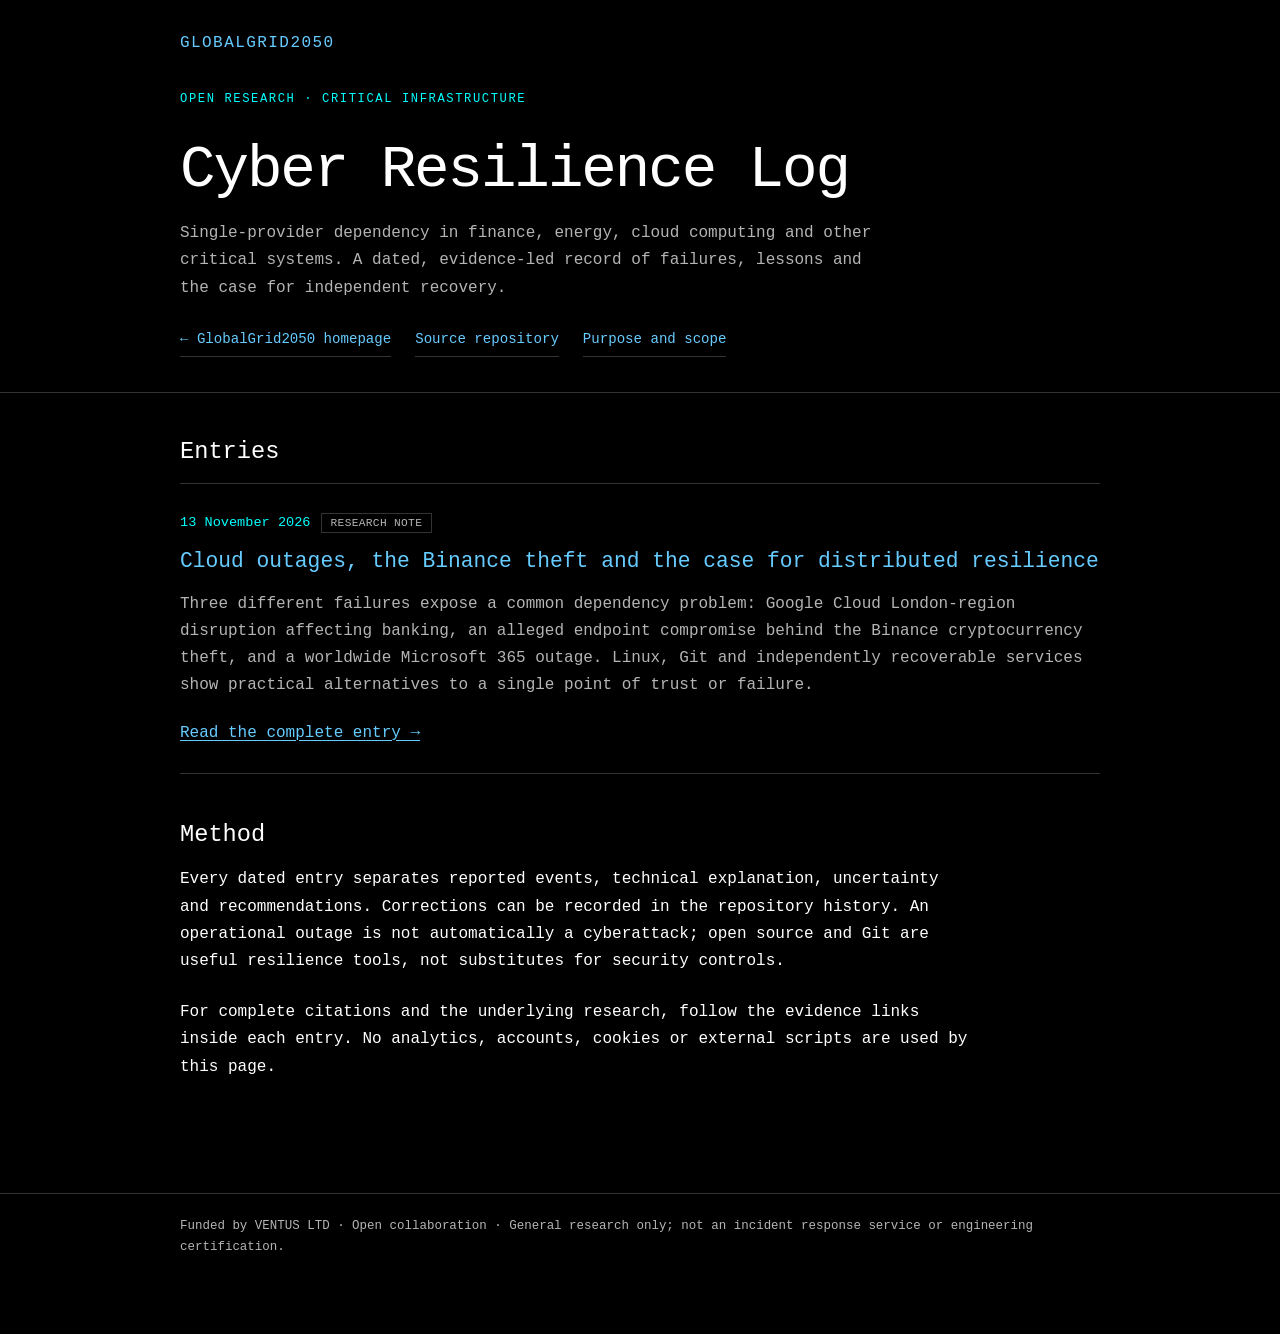
==== index.html @ 51e10d52 "Add standalone, dated Cyber Resilience Log with first evidence-led entry" ====
<!doctype html>
<html lang="en"><head><meta charset="utf-8"><meta name="viewport" content="width=device-width, initial-scale=1">
<meta name="description" content="GlobalGrid2050 Cyber Resilience Log: a dated public record of cloud failures, concentration risk and independent recovery.">
<title>Cyber Resilience Log | GlobalGrid2050</title>
<link rel="stylesheet" href="./assets/log.css"></head><body>
<header class="masthead"><div class="wrap">
<a class="brand" href="https://globalgrid2050.com/">GLOBALGRID2050</a>
<p class="eyebrow" style="margin-top:32px">Open research · Critical infrastructure</p>
<h1>Cyber Resilience Log</h1>
<p>Single-provider dependency in finance, energy, cloud computing and other critical systems. A dated, evidence-led record of failures, lessons and the case for independent recovery.</p>
<nav class="nav" aria-label="Navigation"><a href="https://globalgrid2050.com/">← GlobalGrid2050 homepage</a><a href="https://github.com/Ventusltd/cyber-resilience">Source repository</a><a href="https://github.com/Ventusltd/cyber-resilience/blob/main/README.md">Purpose and scope</a></nav>
</div></header>
<main class="wrap"><section aria-labelledby="entries"><h2 id="entries">Entries</h2>
<article class="entry"><span class="date"><time datetime="2026-11-13">13 November 2026</time></span><span class="pill">Research note</span>
<h3><a href="./entries/2026-11-13-concentration-risk.html">Cloud outages, the Binance theft and the case for distributed resilience</a></h3>
<p>Three different failures expose a common dependency problem: Google Cloud London-region disruption affecting banking, an alleged endpoint compromise behind the Binance cryptocurrency theft, and a worldwide Microsoft 365 outage. Linux, Git and independently recoverable services show practical alternatives to a single point of trust or failure.</p>
<a href="./entries/2026-11-13-concentration-risk.html">Read the complete entry →</a>
</article></section>
<section class="prose" aria-labelledby="method"><h2 id="method">Method</h2><p>Every dated entry separates reported events, technical explanation, uncertainty and recommendations. Corrections can be recorded in the repository history. An operational outage is not automatically a cyberattack; open source and Git are useful resilience tools, not substitutes for security controls.</p>
<p>For complete citations and the underlying research, follow the evidence links inside each entry. No analytics, accounts, cookies or external scripts are used by this page.</p></section>
</main><footer><div class="wrap">Funded by VENTUS LTD · Open collaboration · General research only; not an incident response service or engineering certification.</div></footer>
</body></html>
---- assets/log.css ----
:root{color-scheme:dark;--bg:#000;--fg:#fff;--muted:#b4b4b4;--line:#333;--blue:#66ccff;--cyan:#00ffff}
*{box-sizing:border-box}html{scroll-behavior:smooth}body{margin:0;background:var(--bg);color:var(--fg);font:16px/1.7 ui-monospace,SFMono-Regular,Consolas,monospace}
a{color:var(--blue);text-decoration-thickness:1px;text-underline-offset:3px}a:hover{color:var(--cyan)}a:focus-visible,summary:focus-visible{outline:2px solid var(--cyan);outline-offset:4px}
.wrap{width:min(920px,calc(100% - 48px));margin:0 auto}.masthead{border-bottom:1px solid var(--line);padding:30px 0 35px}.masthead .eyebrow,.kicker{color:var(--cyan);text-transform:uppercase;letter-spacing:.13em;font-size:.76rem}.brand{font-size:1rem;letter-spacing:.09em;color:var(--blue);text-decoration:none}.masthead h1{font-size:clamp(2rem,6vw,3.7rem);line-height:1.12;font-weight:500;margin:28px 0 16px;letter-spacing:-.035em}.masthead p{max-width:720px;color:var(--muted);margin:0 0 16px}
.nav{display:flex;flex-wrap:wrap;gap:14px 24px;margin-top:26px;font-size:.88rem}.nav a{text-decoration:none;border-bottom:1px solid var(--line);padding-bottom:4px}
main{padding:44px 0 66px}h2{font-size:1.48rem;line-height:1.3;font-weight:500;margin:0 0 16px}h3{font-size:1.1rem;font-weight:500}p{margin:0 0 20px}section{margin:0 0 46px}.entry{padding:25px 0 26px;border-top:1px solid var(--line)}.entry:last-child{border-bottom:1px solid var(--line)}.date{font-size:.85rem;color:var(--cyan)}.entry h3{font-size:1.33rem;margin:6px 0 12px}.entry h3 a{text-decoration:none}.entry p,.secondary{color:var(--muted)}
.pill{font-size:.7rem;border:1px solid var(--line);padding:3px 9px;text-transform:uppercase;letter-spacing:.03em;margin-left:10px;color:var(--muted)}
.prose{max-width:790px}.prose p{margin-bottom:24px}.prose ul,.prose ol{padding-left:24px}.prose li{margin-bottom:12px}.facts{width:100%;border-collapse:collapse;margin:18px 0 28px;font-size:.9rem}.facts th,.facts td{border-bottom:1px solid var(--line);padding:15px 12px 15px 0;vertical-align:top;text-align:left}.facts th{color:var(--blue);font-weight:500;width:30%}
.breadcrumb{font-size:.83rem;color:var(--muted);padding:20px 0;border-bottom:1px solid var(--line)}.article-head{padding:36px 0 22px}.article-head h1{font-size:clamp(1.75rem,5vw,2.75rem);line-height:1.19;font-weight:500;letter-spacing:-.025em}.article-head .date{margin-bottom:14px}
.callout{border-left:2px solid var(--cyan);padding:2px 0 2px 18px;color:var(--muted);margin:22px 0 32px}footer{border-top:1px solid var(--line);padding:22px 0 40px;font-size:.78rem;color:var(--muted)}
@media(max-width:620px){body{font-size:14px}.wrap{width:min(920px,calc(100% - 36px))}.facts,.facts tbody,.facts tr,.facts th,.facts td{display:block;width:100%}.facts th{border:0;padding-bottom:0}.facts td{padding-top:2px}.pill{display:inline-block;margin:8px 0 0}}
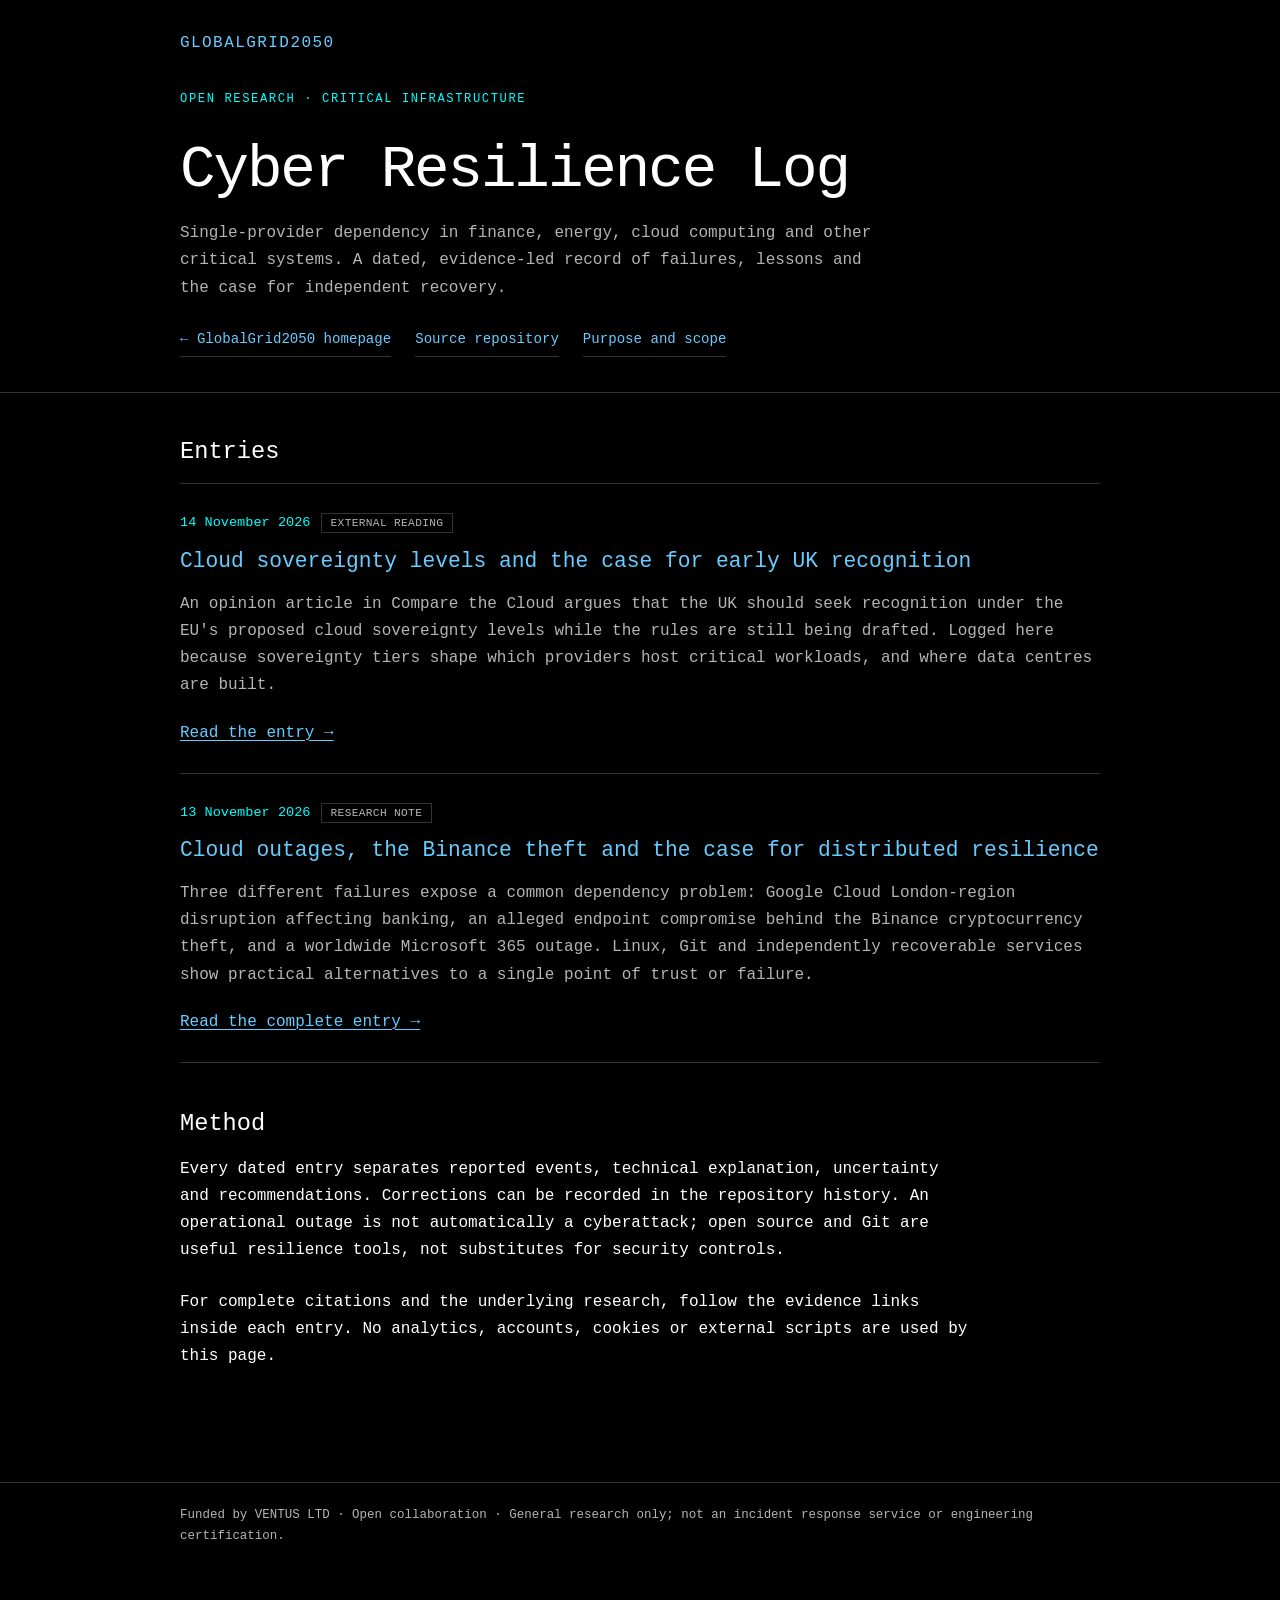
==== commit d0cac8b1: "Add 14 November 2026 entry: external reading on UK recognition under the EU cloud sovereignty levels" ====
--- a/index.html
+++ b/index.html
@@ -11,6 +11,11 @@
 <nav class="nav" aria-label="Navigation"><a href="https://globalgrid2050.com/">← GlobalGrid2050 homepage</a><a href="https://github.com/Ventusltd/cyber-resilience">Source repository</a><a href="https://github.com/Ventusltd/cyber-resilience/blob/main/README.md">Purpose and scope</a></nav>
 </div></header>
 <main class="wrap"><section aria-labelledby="entries"><h2 id="entries">Entries</h2>
+<article class="entry"><span class="date"><time datetime="2026-11-14">14 November 2026</time></span><span class="pill">External reading</span>
+<h3><a href="./entries/2026-11-14-cloud-sovereignty-recognition.html">Cloud sovereignty levels and the case for early UK recognition</a></h3>
+<p>An opinion article in Compare the Cloud argues that the UK should seek recognition under the EU's proposed cloud sovereignty levels while the rules are still being drafted. Logged here because sovereignty tiers shape which providers host critical workloads, and where data centres are built.</p>
+<a href="./entries/2026-11-14-cloud-sovereignty-recognition.html">Read the entry →</a>
+</article>
 <article class="entry"><span class="date"><time datetime="2026-11-13">13 November 2026</time></span><span class="pill">Research note</span>
 <h3><a href="./entries/2026-11-13-concentration-risk.html">Cloud outages, the Binance theft and the case for distributed resilience</a></h3>
 <p>Three different failures expose a common dependency problem: Google Cloud London-region disruption affecting banking, an alleged endpoint compromise behind the Binance cryptocurrency theft, and a worldwide Microsoft 365 outage. Linux, Git and independently recoverable services show practical alternatives to a single point of trust or failure.</p>
